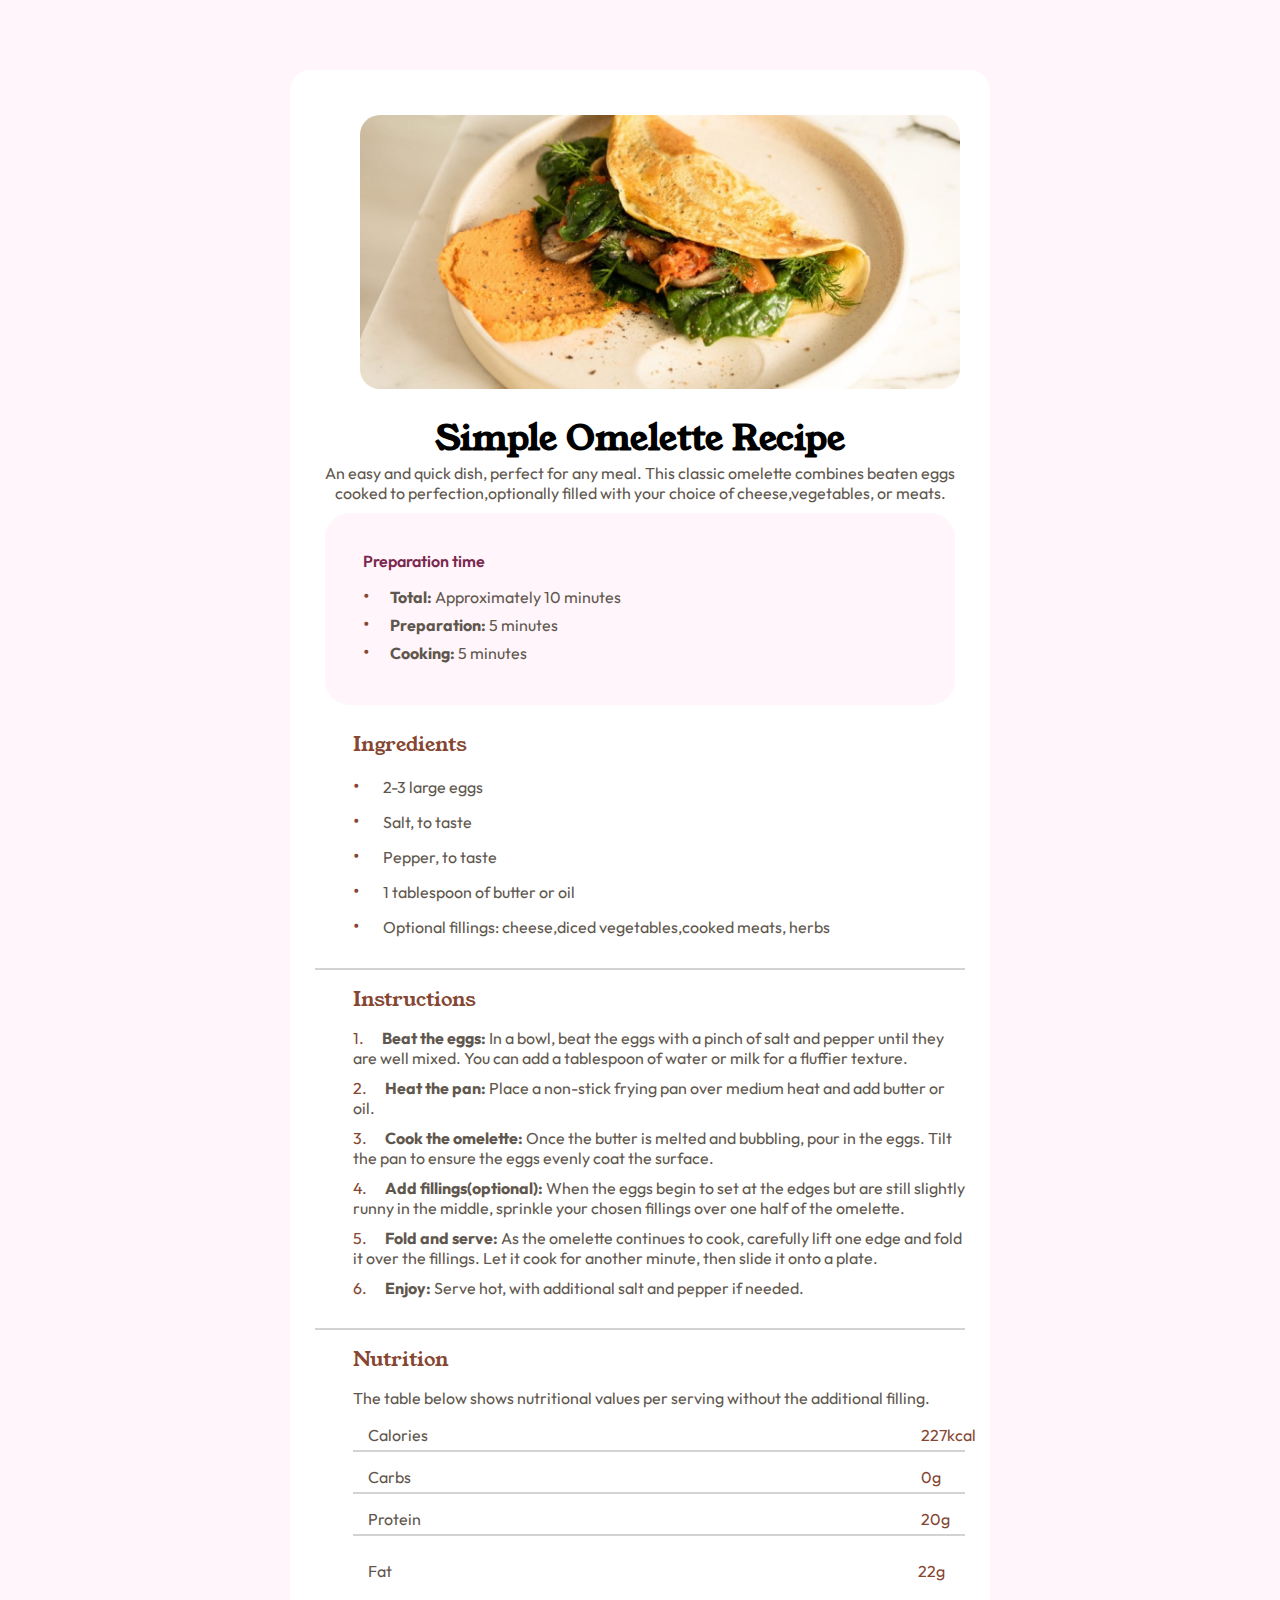
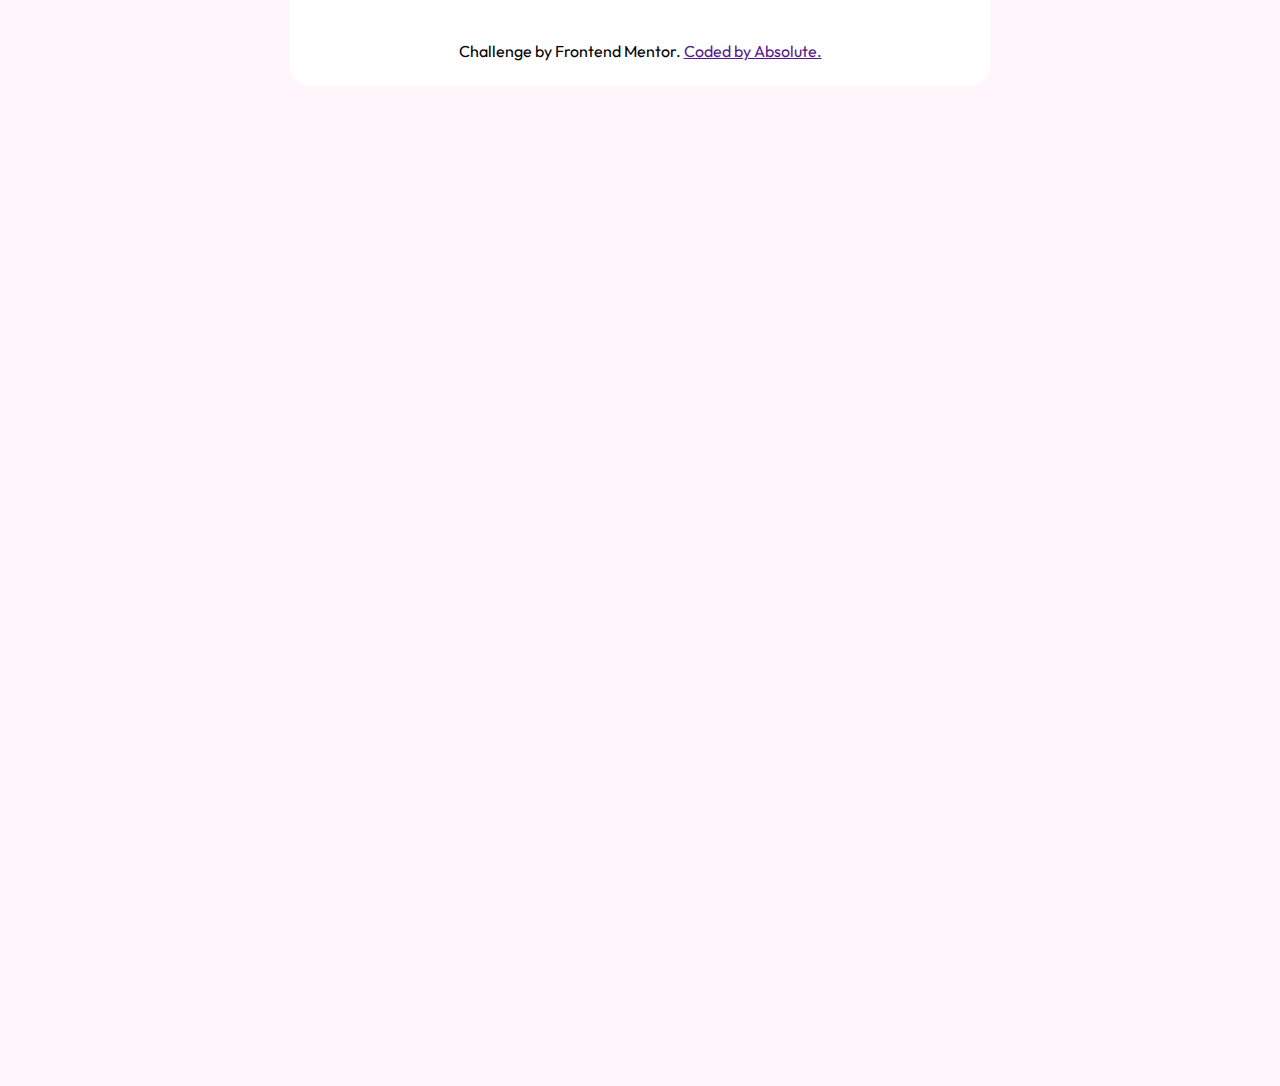
==== Project 1/index.html @ e3bfdd24 "last commit" ====
<!DOCTYPE html>
<html lang="en">
  <head>
    <meta charset="UTF-8" />

    <meta name="viewport" content="width=device-width, initial-scale=1.0" />

    <title>Project 1</title>
    <link rel="stylesheet" href="Styles.css" />
    <link rel="preconnect" href="https://fonts.googleapis.com" />
    <link rel="preconnect" href="https://fonts.gstatic.com" crossorigin />
    <link
      href="https://fonts.googleapis.com/css2?family=Roboto:ital,wght@0,100;0,300;0,400;0,500;0,700;0,900;1,100;1,300;1,400;1,500;1,700;1,900&family=Young+Serif&display=swap"
      rel="stylesheet"
    />
    <link rel="preconnect" href="https://fonts.googleapis.com" />
    <link rel="preconnect" href="https://fonts.gstatic.com" crossorigin />
    <link
      href="https://fonts.googleapis.com/css2?family=Outfit:wght@100..900&family=Roboto:ital,wght@0,100;0,300;0,400;0,500;0,700;0,900;1,100;1,300;1,400;1,500;1,700;1,900&family=Young+Serif&display=swap"
      rel="stylesheet"
    />
  </head>

  <body>
    <div class="content">
      <div class="omolette-picture-container">
        <img class="omolette-picture" src="assets/images/image-omelette.jpeg" />
      </div>

      <div class="text"></div>
      <div class="header">Simple Omelette Recipe</div>
      <div class="header-discription">
        An easy and quick dish, perfect for any meal. This classic omelette
        combines beaten eggs
      </div>
      <div class="header-discription">
        cooked to perfection,optionally filled with your choice of
        cheese,vegetables, or meats.
      </div>
      <div class="preparation-block">
        <div class="preparation-header">Preparation time</div>
        <p class="preparation-content">
          <span class="bullet">&#x2022;</span
          ><span class="preparation-text">Total&#x3a;</span> Approximately 10
          minutes
        </p>
        <p class="preparation-content">
          <span class="bullet">&#x2022;</span
          ><span class="preparation-text">Preparation&#x3a;</span> 5 minutes
        </p>
        <p class="preparation-content">
          <span class="bullet">&#x2022;</span
          ><span class="preparation-text">Cooking&#x3a;</span> 5 minutes
        </p>
      </div>

      <div class="ingredients-block">
        <div class="Ingredients-header">Ingredients</div>
        <div class="p-ingredients"><span class="bullet">&#x2022;</span> </span>2-3 large eggs</div>
        <div class="p-ingredients"><span class="bullet">&#x2022;</span> Salt, to taste</div>
        <div class="p-ingredients"><span class="bullet">&#x2022;</span> Pepper, to taste</div>
        <div class="p-ingredients"><span class="bullet">&#x2022;</span> 1 tablespoon of butter or oil</div>
        <div class="p-ingredients">
          <span class="bullet">&#x2022;</span> Optional fillings&#x3a; cheese,diced vegetables,cooked meats, herbs
        </div>
      </div>

      <div class="instructions-block">
        <div class="instructions-header">Instructions</div>
        <div class="intructions-content">
          <p class="p-instructions">
            <span class="numbers">1.</span>
            <span class="instructions-text">Beat the eggs&#x3a;</span>
            In a bowl, beat the eggs with a pinch of salt and pepper until they
            are well mixed. You can add a tablespoon of water or milk for a
            fluffier texture.
          </p>
          <p class="p-instructions">
            <span class="numbers">2.</span>
            <span class="instructions-text">Heat the pan&#x3a;</span>
            Place a non-stick frying pan over medium heat and add butter or oil.
          </p>
          <p class="p-instructions">
            <span class="numbers">3.</span>
            <span class="instructions-text">Cook the omelette&#x3a;</span>
            Once the butter is melted and bubbling, pour in the eggs. Tilt the
            pan to ensure the eggs evenly coat the surface.
          </p>
          <p class="p-instructions">
            <span class="numbers">4.</span>
            <span class="instructions-text">Add fillings(optional)&#x3a;</span>
            When the eggs begin to set at the edges but are still slightly runny
            in the middle, sprinkle your chosen fillings over one half of the
            omelette.
          </p>
          <p class="p-instructions">
            <span class="numbers">5.</span>
            <span class="instructions-text">Fold and serve&#x3a;</span>
            As the omelette continues to cook, carefully lift one edge and fold
            it over the fillings. Let it cook for another minute, then slide it
            onto a plate.
          </p>
          <p class="p-instructions">
            <span class="numbers">6.</span>
            <span class="instructions-text">Enjoy:</span>
            Serve hot, with additional salt and pepper if needed.
          </p>
        </div>
      </div>

      <div class="Nutrition-block">
        <div class="nutrition-header">Nutrition</div>
        <div class="nutrition-content">
          <p class="nutrition-description">
            The table below shows nutritional values per serving without the
            additional filling.
          </p>
          <p class="p-nutrition">
            Calories <span class="nutrition-value">227kcal</span>
          </p>
          <p class="p-nutrition">
            Carbs <span class="nutrition-value">0g</span>
          </p>
          <p class="p-nutrition">
            Protein <span class="nutrition-value">20g</span>
          </p>
          <p class="p-nutrition-fat">
            Fat <span class="nutrition-value-fat">22g</span>
          </p>
        </div>
      </div>

      <footer>
        Challenge by Frontend Mentor.
        <a href="" traget="_blank">Coded by Absolute.</a>
      </footer>
    </div>
  </body>
</html>
---- Project 1/Styles.css ----
* {
  box-sizing: border-box;
  margin: 0;
  padding: 0;
  font-family: "Outfit", serif;
  font-weight: 400;
  font-size: 16px;
}

body {
  background-color: hsl(330, 100%, 98%);
  text-align: center;
  padding-bottom: 1000px;
}

footer {
  margin-top: 45px;
}

.content {
  max-width: 700px;
  display: grid;
  padding: 25px;
  background-color: hsl(0, 0%, 100%);
  margin-left: auto;
  margin-right: auto;
  margin-top: 70px;
  border: none;
  border-radius: 20px;
}

.omolette-picture-container {
  display: block;
  margin-left: auto;
  margin-right: auto;
  width: 600px;
}

.omolette-picture {
  width: 100%;
  margin: 20px;
  border: none;
  border-radius: 20px;
}

.header {
  font-family: "Young serif", serif;
  font-weight: 700;
  font-size: 35px;
  text-align: center;
}

.header-discription {
  text-align: center;
  color: hsl(30, 10%, 34%);
}

.preparation-block {
  margin: 10px;
  padding: 38px;
  border: none;
  border-radius: 25px;
  background-color: hsl(330, 100%, 98%);
}

.preparation-header {
  font-weight: 600;
  color: hsl(332, 51%, 32%);
  text-align: left;
  padding-bottom: 12px;
}

.preparation-content {
  text-align: left;
  margin-bottom: 3px;
  color: hsl(30, 10%, 34%);
}

.preparation-text,
.instructions-text {
  font-weight: 700;
}

.ingredients-block,
.instructions-block {
  border-bottom: 2px solid lightgrey;
  padding-left: 38px;
  padding-bottom: 20px;
  margin-top: 15px;
}

.Ingredients-header,
.instructions-header,
.nutrition-header {
  font-family: "Young serif", serif;
  font-size: 20px;
  color: hsl(14, 45%, 36%);
  text-align: left;
  margin-bottom: 15px;
}

.p-ingredients,
.p-instructions,
.p-nutrition {
  text-align: left;
  margin-bottom: 10px;
  color: hsl(30, 10%, 34%);
}

.numbers {
  color: hsl(14, 45%, 36%);
  margin-right: 15px;
}

.Nutrition-block {
  padding-left: 38px;
  margin-top: 15px;
}

.nutrition-description {
  color: hsl(30, 10%, 34%);
  text-align: left;
  margin-bottom: 12px;
}

.p-nutrition {
  border-bottom: 2px solid lightgrey;
  line-height: 0%;
  padding: 15px;
}

.p-nutrition-fat {
  text-align: left;
  padding: 15px;
  color: hsl(30, 10%, 34%);
}

.nutrition-value {
  margin-left: 95%;
  color: hsl(14, 45%, 36%);
  text-align: center;
}

.nutrition-value-fat {
  color: hsl(14, 45%, 36%);
  margin-left: 522.9px;
}

.bullet {
  font-size: 20px;
  margin-right: 20px;
  color: hsl(14, 45%, 36%);
}

@media (max-width: 375px) {
  .content {
    width: 100%;
    display: grid;
    grid-template-columns: 1fr;
    padding: 25px;
    background-color: hsl(0, 0%, 100%);
    margin-left: auto;
    margin-right: auto;
    margin-top: 70px;
    border: none;
    border-radius: 20px;
  }

  .omolette-picture-container {
    display: block;
    margin-left: auto;
    margin-right: auto;
    width: 100%;
  }
}
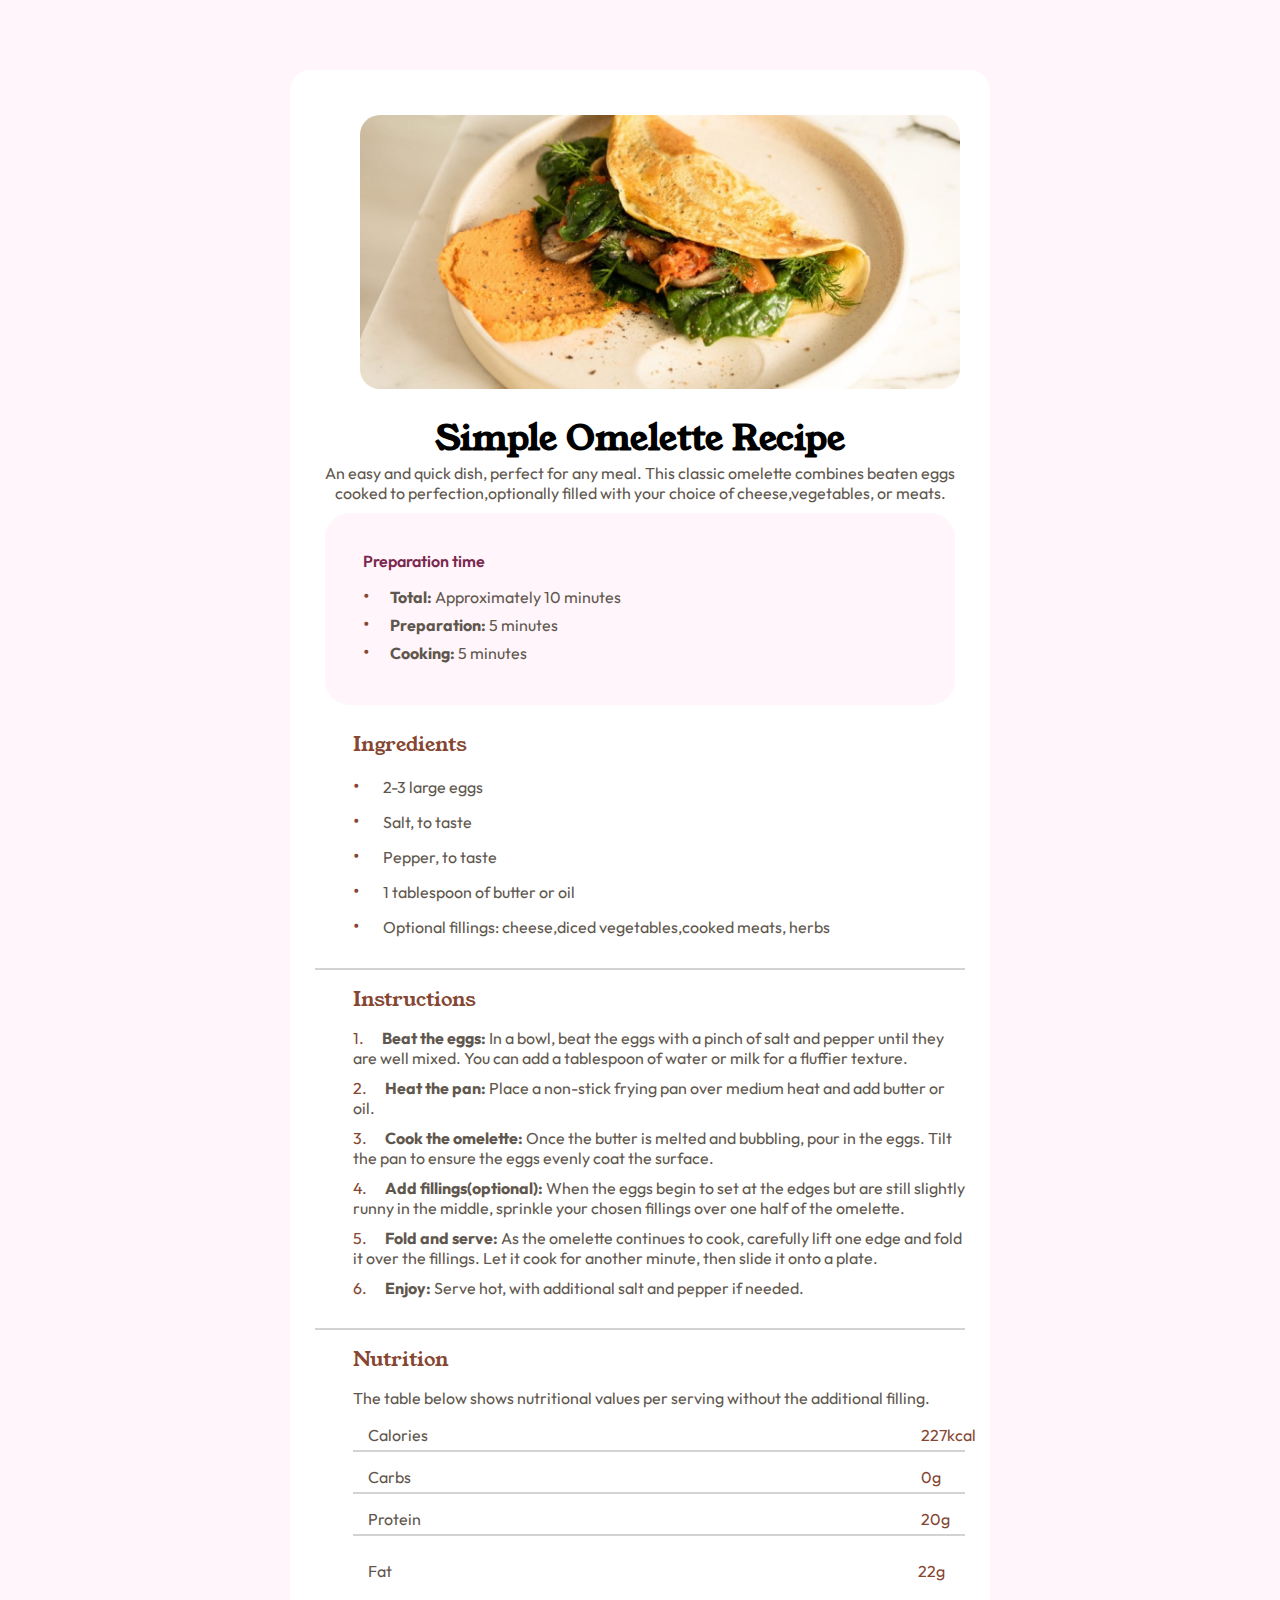
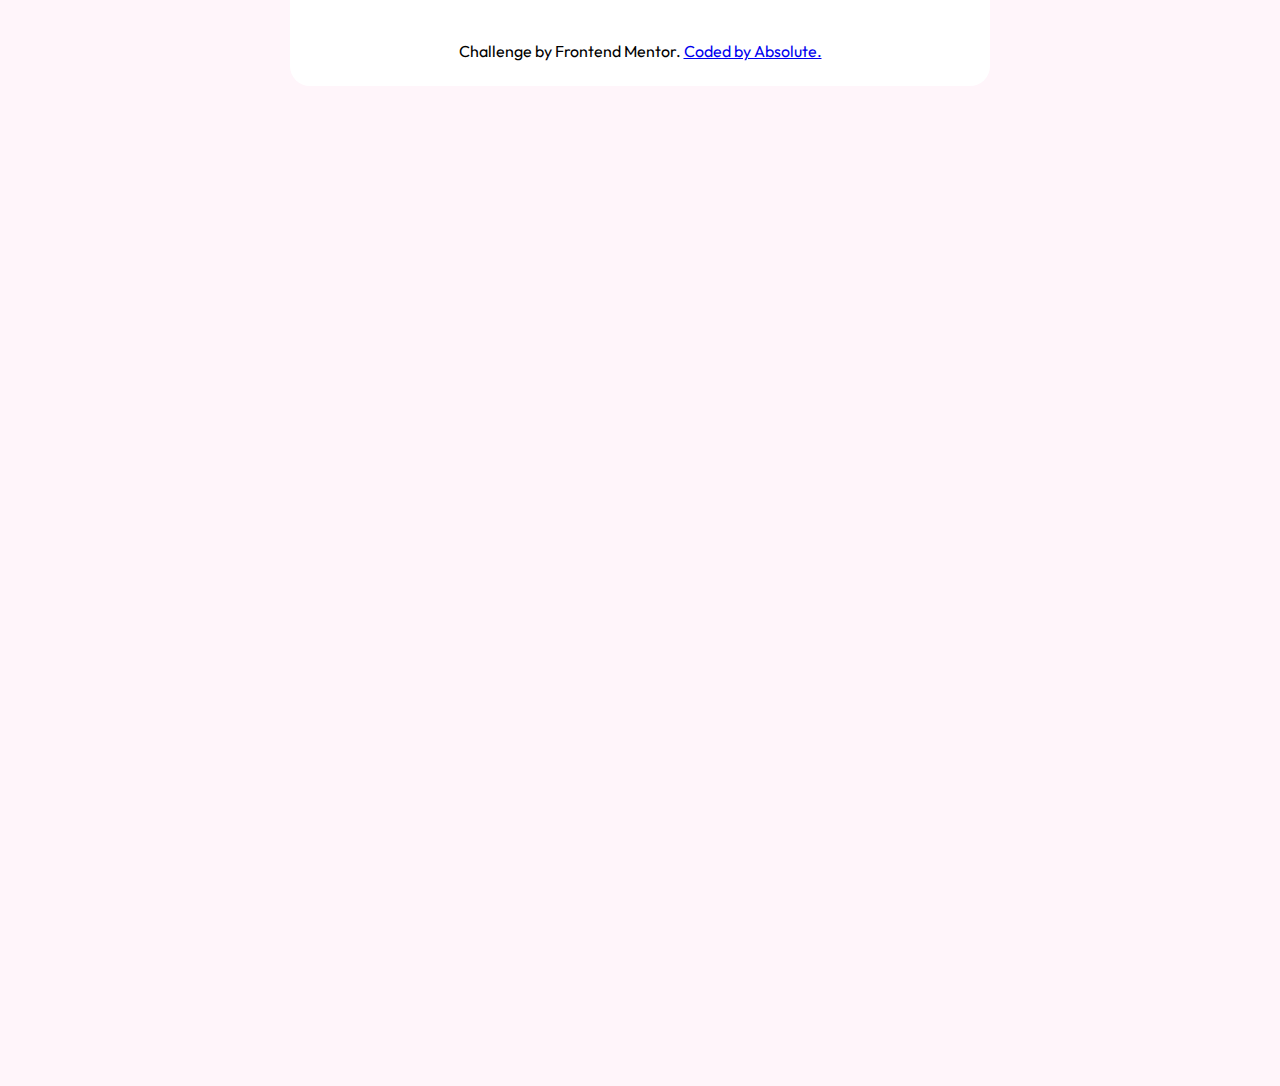
==== commit 23e27567: "last commit desktop only" ====
--- a/Project 1/index.html
+++ b/Project 1/index.html
@@ -132,7 +132,7 @@
 
       <footer>
         Challenge by Frontend Mentor.
-        <a href="" traget="_blank">Coded by Absolute.</a>
+        <a href="https://github.com/Absolute-stack" traget="_blank">Coded by Absolute.</a>
       </footer>
     </div>
   </body>
